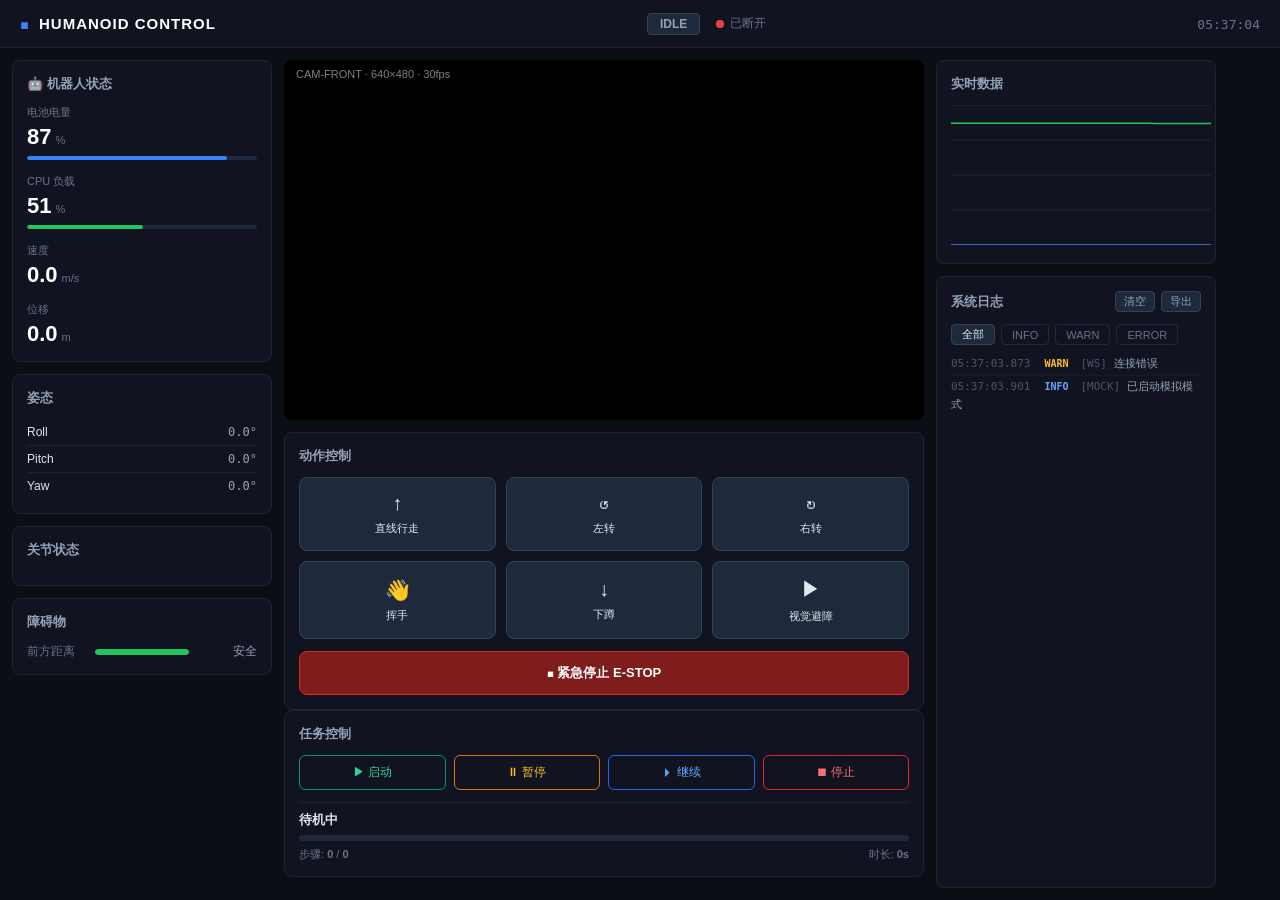
==== frontend/control/index.html @ c7d5c6d8 "Sync project files to project4_s2 repository" ====
<!DOCTYPE html>
<html lang="zh-CN">
<head>
  <meta charset="UTF-8" />
  <meta name="viewport" content="width=device-width, initial-scale=1.0" />
  <title>Robot Control — 人形机器人控制面板</title>
  <link rel="stylesheet" href="style.css" />
</head>
<body>
  <div class="app">
    <!-- TOPBAR -->
    <header class="topbar">
      <div class="logo">
        <span class="logo-icon">◼</span>
        <span class="logo-text">HUMANOID CONTROL</span>
      </div>
      <div class="topbar-center">
        <span class="badge" id="mode-badge">IDLE</span>
        <span class="conn" id="conn-indicator">
          <span class="conn-dot" id="conn-dot"></span>
          <span id="conn-label">连接中...</span>
        </span>
      </div>
      <div class="topbar-right">
        <span class="time" id="clock">--:--:--</span>
      </div>
    </header>

    <div class="main">
      <!-- LEFT: Status Panel -->
      <aside class="sidebar left">
        <div class="panel">
          <div class="panel-title">🤖 机器人状态</div>

          <div class="metric">
            <div class="metric-label">电池电量</div>
            <div class="metric-row">
              <span class="metric-value" id="val-battery">87</span>
              <span class="metric-unit">%</span>
            </div>
            <div class="bar-track"><div class="bar-fill" id="bar-battery" style="width:87%"></div></div>
          </div>

          <div class="metric">
            <div class="metric-label">CPU 负载</div>
            <div class="metric-row">
              <span class="metric-value" id="val-cpu">42</span>
              <span class="metric-unit">%</span>
            </div>
            <div class="bar-track"><div class="bar-fill cpu" id="bar-cpu" style="width:42%"></div></div>
          </div>

          <div class="metric">
            <div class="metric-label">速度</div>
            <div class="metric-row">
              <span class="metric-value" id="val-speed">0.0</span>
              <span class="metric-unit">m/s</span>
            </div>
          </div>

          <div class="metric">
            <div class="metric-label">位移</div>
            <div class="metric-row">
              <span class="metric-value" id="val-dist">0.0</span>
              <span class="metric-unit">m</span>
            </div>
          </div>
        </div>

        <div class="panel">
          <div class="panel-title">姿态</div>
          <div class="ori-row"><span>Roll</span><span class="mono" id="val-roll">0.0°</span></div>
          <div class="ori-row"><span>Pitch</span><span class="mono" id="val-pitch">0.0°</span></div>
          <div class="ori-row"><span>Yaw</span><span class="mono" id="val-yaw">0.0°</span></div>
        </div>

        <div class="panel">
          <div class="panel-title">关节状态</div>
          <div id="joint-list">
            <div class="joint-row"><span>左膝关节</span><span class="tag ok">正常</span></div>
            <div class="joint-row"><span>右膝关节</span><span class="tag ok">正常</span></div>
            <div class="joint-row"><span>髋关节</span><span class="tag warn">微热</span></div>
            <div class="joint-row"><span>左肩关节</span><span class="tag ok">正常</span></div>
            <div class="joint-row"><span>右肩关节</span><span class="tag ok">正常</span></div>
            <div class="joint-row"><span>颈部</span><span class="tag ok">正常</span></div>
          </div>
        </div>

        <div class="panel">
          <div class="panel-title">障碍物</div>
          <div class="dist-bar">
            <span class="dist-label">前方距离</span>
            <div class="dist-track"><div class="dist-fill" id="dist-fill" style="width:100%"></div></div>
            <span class="dist-val" id="dist-val">安全</span>
          </div>
        </div>
      </aside>

      <!-- CENTER: Video + Controls -->
      <section class="center">
        <div class="video-panel">
          <div class="video-overlay">
            <span id="cam-label">CAM-FRONT · 640×480 · 30fps</span>
            <span id="det-label"></span>
          </div>
          <canvas id="cam-canvas" width="640" height="360"></canvas>
          <img id="cam-real" style="display:none;width:100%;height:100%;object-fit:cover;border-radius:8px;" />
        </div>

        <div class="panel">
          <div class="panel-title">动作控制</div>
          <div class="action-grid">
            <button class="btn-action" data-action="walk" onclick="sendAction('walk')">
              <span class="act-icon">↑</span><span class="act-label">直线行走</span>
            </button>
            <button class="btn-action" data-action="turn_left" onclick="sendAction('turn_left')">
              <span class="act-icon">↺</span><span class="act-label">左转</span>
            </button>
            <button class="btn-action" data-action="turn_right" onclick="sendAction('turn_right')">
              <span class="act-icon">↻</span><span class="act-label">右转</span>
            </button>
            <button class="btn-action" data-action="wave" onclick="sendAction('wave')">
              <span class="act-icon">👋</span><span class="act-label">挥手</span>
            </button>
            <button class="btn-action" data-action="squat" onclick="sendAction('squat')">
              <span class="act-icon">↓</span><span class="act-label">下蹲</span>
            </button>
            <button class="btn-action" data-action="avoid" onclick="sendAction('avoid')">
              <span class="act-icon">▶</span><span class="act-label">视觉避障</span>
            </button>
          </div>
          <button class="btn-estop" onclick="emergencyStop()">◼ 紧急停止 E-STOP</button>
        </div>

        <div class="panel">
          <div class="panel-title">任务控制</div>
          <div class="task-row">
            <button class="btn-task start" onclick="taskControl('start')">▶ 启动</button>
            <button class="btn-task pause" onclick="taskControl('pause')">⏸ 暂停</button>
            <button class="btn-task resume" onclick="taskControl('resume')">⏵ 继续</button>
            <button class="btn-task stop" onclick="taskControl('stop')">⏹ 停止</button>
          </div>
          <div class="task-progress">
            <div class="task-name" id="task-name">待机中</div>
            <div class="progress-track"><div class="progress-bar" id="task-bar" style="width:0%"></div></div>
            <div class="task-meta">
              <span>步骤: <b id="action-count">0</b> / <b id="total-actions">0</b></span>
              <span>时长: <b id="task-duration">0s</b></span>
            </div>
          </div>
        </div>
      </section>

      <!-- RIGHT: Log + Chart -->
      <aside class="sidebar right">
        <div class="panel">
          <div class="panel-title">实时数据</div>
          <canvas id="chart" width="260" height="140"></canvas>
        </div>

        <div class="panel log-panel">
          <div class="panel-title">
            系统日志
            <span class="log-btns">
              <button onclick="clearLog()">清空</button>
              <button onclick="exportLog()">导出</button>
            </span>
          </div>
          <div class="log-filters">
            <button class="filter active" onclick="setFilter('ALL')">全部</button>
            <button class="filter" onclick="setFilter('INFO')">INFO</button>
            <button class="filter" onclick="setFilter('WARN')">WARN</button>
            <button class="filter" onclick="setFilter('ERROR')">ERROR</button>
          </div>
          <div class="log-area" id="log-area"></div>
        </div>
      </aside>
    </div>
  </div>

  <script src="app.js"></script>
</body>
</html>
---- frontend/control/style.css ----
/* ===== RESET & BASE ===== */
* { margin:0; padding:0; box-sizing:border-box; }
html, body { height:100%; font-family: 'Segoe UI', 'PingFang SC', 'Microsoft YaHei', sans-serif; background:#0b0e14; color:#e0e4ec; overflow:hidden; }

.app { display:flex; flex-direction:column; height:100vh; }

/* ===== TOPBAR ===== */
.topbar { display:flex; align-items:center; justify-content:space-between; padding:0 20px; height:48px; background:#111420; border-bottom:1px solid #1e2330; flex-shrink:0; }
.logo { display:flex; align-items:center; gap:10px; }
.logo-icon { color:#3b82f6; font-size:18px; }
.logo-text { font-size:15px; font-weight:600; letter-spacing:1px; color:#fff; }
.topbar-center { display:flex; align-items:center; gap:16px; }
.badge { padding:3px 12px; border-radius:4px; font-size:12px; font-weight:600; background:#1e293b; color:#94a3b8; border:1px solid #334155; }
.badge.moving { background:#064e3b; color:#34d399; border-color:#059669; }
.badge.avoiding { background:#7f1d1d; color:#f87171; border-color:#dc2626; }
.badge.error { background:#450a0a; color:#fca5a5; border-color:#ef4444; }
.conn { display:flex; align-items:center; gap:6px; font-size:12px; color:#64748b; }
.conn-dot { width:8px; height:8px; border-radius:50%; background:#475569; }
.conn-dot.online { background:#22c55e; box-shadow:0 0 6px #22c55e; }
.conn-dot.connecting { background:#f59e0b; animation:blink 1s infinite; }
.conn-dot.offline { background:#ef4444; }
@keyframes blink { 0%,100%{opacity:1} 50%{opacity:.3} }
.time { font-size:13px; font-family:monospace; color:#64748b; }

/* ===== MAIN LAYOUT ===== */
.main { display:flex; flex:1; overflow:hidden; padding:12px; gap:12px; }

.sidebar { display:flex; flex-direction:column; gap:12px; width:260px; flex-shrink:0; overflow-y:auto; }
.sidebar.center { flex:1; width:auto; }
.sidebar.right { width:280px; }

/* ===== PANEL ===== */
.panel { background:#111420; border:1px solid #1e2330; border-radius:8px; padding:14px; }
.panel-title { font-size:13px; font-weight:600; color:#94a3b8; margin-bottom:12px; display:flex; justify-content:space-between; align-items:center; }

/* ===== METRICS ===== */
.metric { margin-bottom:14px; }
.metric:last-child { margin-bottom:0; }
.metric-label { font-size:11px; color:#64748b; margin-bottom:4px; }
.metric-row { display:flex; align-items:baseline; gap:4px; }
.metric-value { font-size:22px; font-weight:700; color:#fff; }
.metric-unit { font-size:11px; color:#64748b; }
.bar-track { height:4px; background:#1e293b; border-radius:2px; margin-top:6px; overflow:hidden; }
.bar-fill { height:100%; background:#3b82f6; border-radius:2px; transition:width .3s; }
.bar-fill.cpu { background:#22c55e; }
.bar-fill.low { background:#ef4444; }
.bar-fill.warn { background:#f59e0b; }

/* ===== ORIENTATION / JOINTS ===== */
.ori-row, .joint-row { display:flex; justify-content:space-between; align-items:center; padding:6px 0; border-bottom:1px solid #1e2330; font-size:12px; }
.ori-row:last-child, .joint-row:last-child { border-bottom:none; }
.mono { font-family:monospace; color:#94a3b8; }
.tag { padding:1px 8px; border-radius:3px; font-size:11px; font-weight:600; }
.tag.ok { background:#064e3b; color:#34d399; }
.tag.warn { background:#78350f; color:#fbbf24; }
.tag.err { background:#450a0a; color:#f87171; }

/* ===== DISTANCE ===== */
.dist-bar { display:flex; align-items:center; gap:8px; font-size:12px; }
.dist-label { color:#64748b; width:60px; flex-shrink:0; }
.dist-track { flex:1; height:6px; background:#1e293b; border-radius:3px; overflow:hidden; }
.dist-fill { height:100%; background:#22c55e; border-radius:3px; transition:width .3s, background .3s; }
.dist-val { width:60px; text-align:right; color:#94a3b8; font-family:monospace; }

/* ===== VIDEO ===== */
.video-panel { position:relative; background:#000; border-radius:8px; overflow:hidden; aspect-ratio:16/9; margin-bottom:12px; }
.video-overlay { position:absolute; top:0; left:0; right:0; z-index:2; display:flex; justify-content:space-between; padding:8px 12px; font-size:11px; color:rgba(255,255,255,.5); pointer-events:none; }
#cam-canvas, #cam-real { width:100%; height:100%; display:block; }

/* ===== ACTION GRID ===== */
.action-grid { display:grid; grid-template-columns:repeat(3, 1fr); gap:10px; margin-bottom:12px; }
.btn-action { display:flex; flex-direction:column; align-items:center; justify-content:center; gap:6px; padding:14px 8px; background:#1e293b; border:1px solid #334155; border-radius:8px; color:#e2e8f0; cursor:pointer; transition:all .15s; font-size:12px; }
.btn-action:hover { background:#334155; border-color:#475569; }
.btn-action:active { transform:scale(.97); }
.btn-action.active { background:#1e40af; border-color:#3b82f6; }
.act-icon { font-size:20px; }
.act-label { font-size:11px; }

.btn-estop { width:100%; padding:12px; background:#7f1d1d; border:1px solid #dc2626; border-radius:8px; color:#fff; font-size:13px; font-weight:600; cursor:pointer; transition:all .15s; }
.btn-estop:hover { background:#991b1b; }
.btn-estop:active { transform:scale(.98); }

/* ===== TASK ROW ===== */
.task-row { display:flex; gap:8px; margin-bottom:12px; }
.btn-task { flex:1; padding:8px 4px; border-radius:6px; border:1px solid; font-size:12px; cursor:pointer; background:transparent; transition:all .15s; }
.btn-task.start { border-color:#059669; color:#34d399; }
.btn-task.start:hover { background:#064e3b; }
.btn-task.pause { border-color:#d97706; color:#fbbf24; }
.btn-task.pause:hover { background:#78350f; }
.btn-task.resume { border-color:#2563eb; color:#60a5fa; }
.btn-task.resume:hover { background:#1e40af; }
.btn-task.stop { border-color:#dc2626; color:#f87171; }
.btn-task.stop:hover { background:#450a0a; }

.task-progress { padding-top:8px; border-top:1px solid #1e2330; }
.task-name { font-size:13px; font-weight:600; margin-bottom:6px; }
.progress-track { height:6px; background:#1e293b; border-radius:3px; overflow:hidden; }
.progress-bar { height:100%; background:#3b82f6; border-radius:3px; transition:width .3s; }
.task-meta { display:flex; justify-content:space-between; margin-top:6px; font-size:11px; color:#64748b; }

/* ===== LOG ===== */
.log-panel { flex:1; display:flex; flex-direction:column; min-height:0; }
.log-btns { display:flex; gap:6px; }
.log-btns button { padding:2px 8px; font-size:11px; border:1px solid #334155; background:#1e293b; color:#94a3b8; border-radius:4px; cursor:pointer; }
.log-btns button:hover { background:#334155; }
.log-filters { display:flex; gap:6px; margin-bottom:8px; }
.filter { padding:2px 10px; font-size:11px; border:1px solid #1e293b; background:transparent; color:#64748b; border-radius:4px; cursor:pointer; }
.filter.active { background:#1e293b; color:#e2e8f0; border-color:#334155; }
.log-area { flex:1; overflow-y:auto; font-size:11px; line-height:1.6; font-family:monospace; color:#94a3b8; min-height:0; }
.log-line { padding:2px 0; border-bottom:1px solid #151a25; }
.log-line:last-child { border-bottom:none; }
.log-time { color:#475569; margin-right:8px; }
.log-level { display:inline-block; width:36px; text-align:center; font-weight:600; border-radius:2px; font-size:10px; padding:1px 0; margin-right:6px; }
.log-INFO .log-level { color:#60a5fa; }
.log-WARN .log-level { color:#fbbf24; }
.log-ERROR .log-level { color:#f87171; }
.log-DEBUG .log-level { color:#a78bfa; }
.log-source { color:#475569; }

/* ===== SCROLLBAR ===== */
::-webkit-scrollbar { width:6px; }
::-webkit-scrollbar-track { background:transparent; }
::-webkit-scrollbar-thumb { background:#334155; border-radius:3px; }
::-webkit-scrollbar-thumb:hover { background:#475569; }

/* ===== RESPONSIVE ===== */
@media (max-width: 1200px) {
  .sidebar { width:220px; }
  .sidebar.right { width:240px; }
}
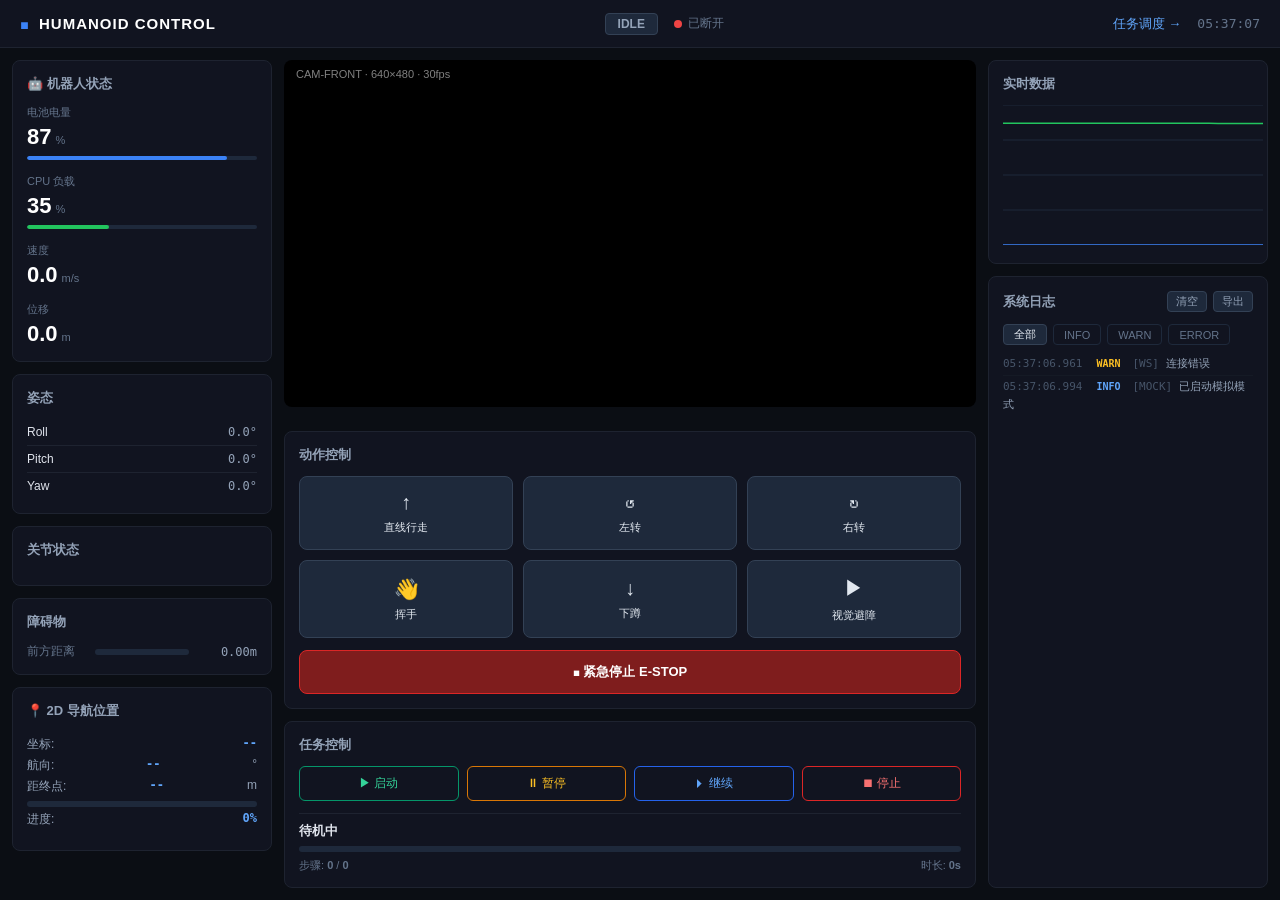
==== commit 3096236f: "feat: 2D SLAM自然语言导航系统" ====
--- a/frontend/control/index.html
+++ b/frontend/control/index.html
@@ -22,6 +22,7 @@
         </span>
       </div>
       <div class="topbar-right">
+        <a href="/scheduler" class="nav-link">任务调度 →</a>
         <span class="time" id="clock">--:--:--</span>
       </div>
     </header>
@@ -92,6 +93,17 @@
             <span class="dist-label">前方距离</span>
             <div class="dist-track"><div class="dist-fill" id="dist-fill" style="width:100%"></div></div>
             <span class="dist-val" id="dist-val">安全</span>
+          </div>
+        </div>
+
+        <div class="panel">
+          <div class="panel-title">📍 2D 导航位置</div>
+          <div class="nav-mini" id="nav-mini">
+            <div class="nav-mini-row"><span>坐标:</span> <b id="ctrl-nav-xy">--</b></div>
+            <div class="nav-mini-row"><span>航向:</span> <b id="ctrl-nav-yaw">--</b>°</div>
+            <div class="nav-mini-row"><span>距终点:</span> <b id="ctrl-nav-dist">--</b>m</div>
+            <div class="progress-track" style="margin-top:6px"><div class="progress-bar" id="ctrl-nav-bar" style="width:0%"></div></div>
+            <div class="nav-mini-row" style="margin-top:4px"><span>进度:</span> <b id="ctrl-nav-pct">0%</b></div>
           </div>
         </div>
       </aside>
--- a/frontend/control/style.css
+++ b/frontend/control/style.css
@@ -10,6 +10,9 @@
 .logo-icon { color:#3b82f6; font-size:18px; }
 .logo-text { font-size:15px; font-weight:600; letter-spacing:1px; color:#fff; }
 .topbar-center { display:flex; align-items:center; gap:16px; }
+.topbar-right { display:flex; align-items:center; gap:16px; }
+.nav-link { color:#60a5fa; text-decoration:none; font-size:13px; }
+.nav-link:hover { text-decoration:underline; }
 .badge { padding:3px 12px; border-radius:4px; font-size:12px; font-weight:600; background:#1e293b; color:#94a3b8; border:1px solid #334155; }
 .badge.moving { background:#064e3b; color:#34d399; border-color:#059669; }
 .badge.avoiding { background:#7f1d1d; color:#f87171; border-color:#dc2626; }
@@ -23,11 +26,20 @@
 .time { font-size:13px; font-family:monospace; color:#64748b; }
 
 /* ===== MAIN LAYOUT ===== */
-.main { display:flex; flex:1; overflow:hidden; padding:12px; gap:12px; }
+.main { display:flex; flex:1; overflow:hidden; padding:12px; gap:12px; min-height:0; }
 
-.sidebar { display:flex; flex-direction:column; gap:12px; width:260px; flex-shrink:0; overflow-y:auto; }
+.sidebar { display:flex; flex-direction:column; gap:12px; width:260px; flex-shrink:0; overflow-y:auto; min-height:0; }
 .sidebar.center { flex:1; width:auto; }
 .sidebar.right { width:280px; }
+
+.center {
+  display: flex;
+  flex-direction: column;
+  gap: 12px;
+  flex: 1;
+  min-height: 0;
+  overflow-y: auto;
+}
 
 /* ===== PANEL ===== */
 .panel { background:#111420; border:1px solid #1e2330; border-radius:8px; padding:14px; }
@@ -117,6 +129,11 @@
 .log-DEBUG .log-level { color:#a78bfa; }
 .log-source { color:#475569; }
 
+/* ===== 2D 导航面板 ===== */
+.nav-mini { padding:4px 0; }
+.nav-mini-row { font-size:12px; color:#94a3b8; margin-bottom:4px; display:flex; justify-content:space-between; }
+.nav-mini-row b { color:#60a5fa; font-family:monospace; }
+
 /* ===== SCROLLBAR ===== */
 ::-webkit-scrollbar { width:6px; }
 ::-webkit-scrollbar-track { background:transparent; }
@@ -128,3 +145,9 @@
   .sidebar { width:220px; }
   .sidebar.right { width:240px; }
 }
+
+@media (max-height: 880px) {
+  .video-panel {
+    aspect-ratio: 16 / 7.8;
+  }
+}
